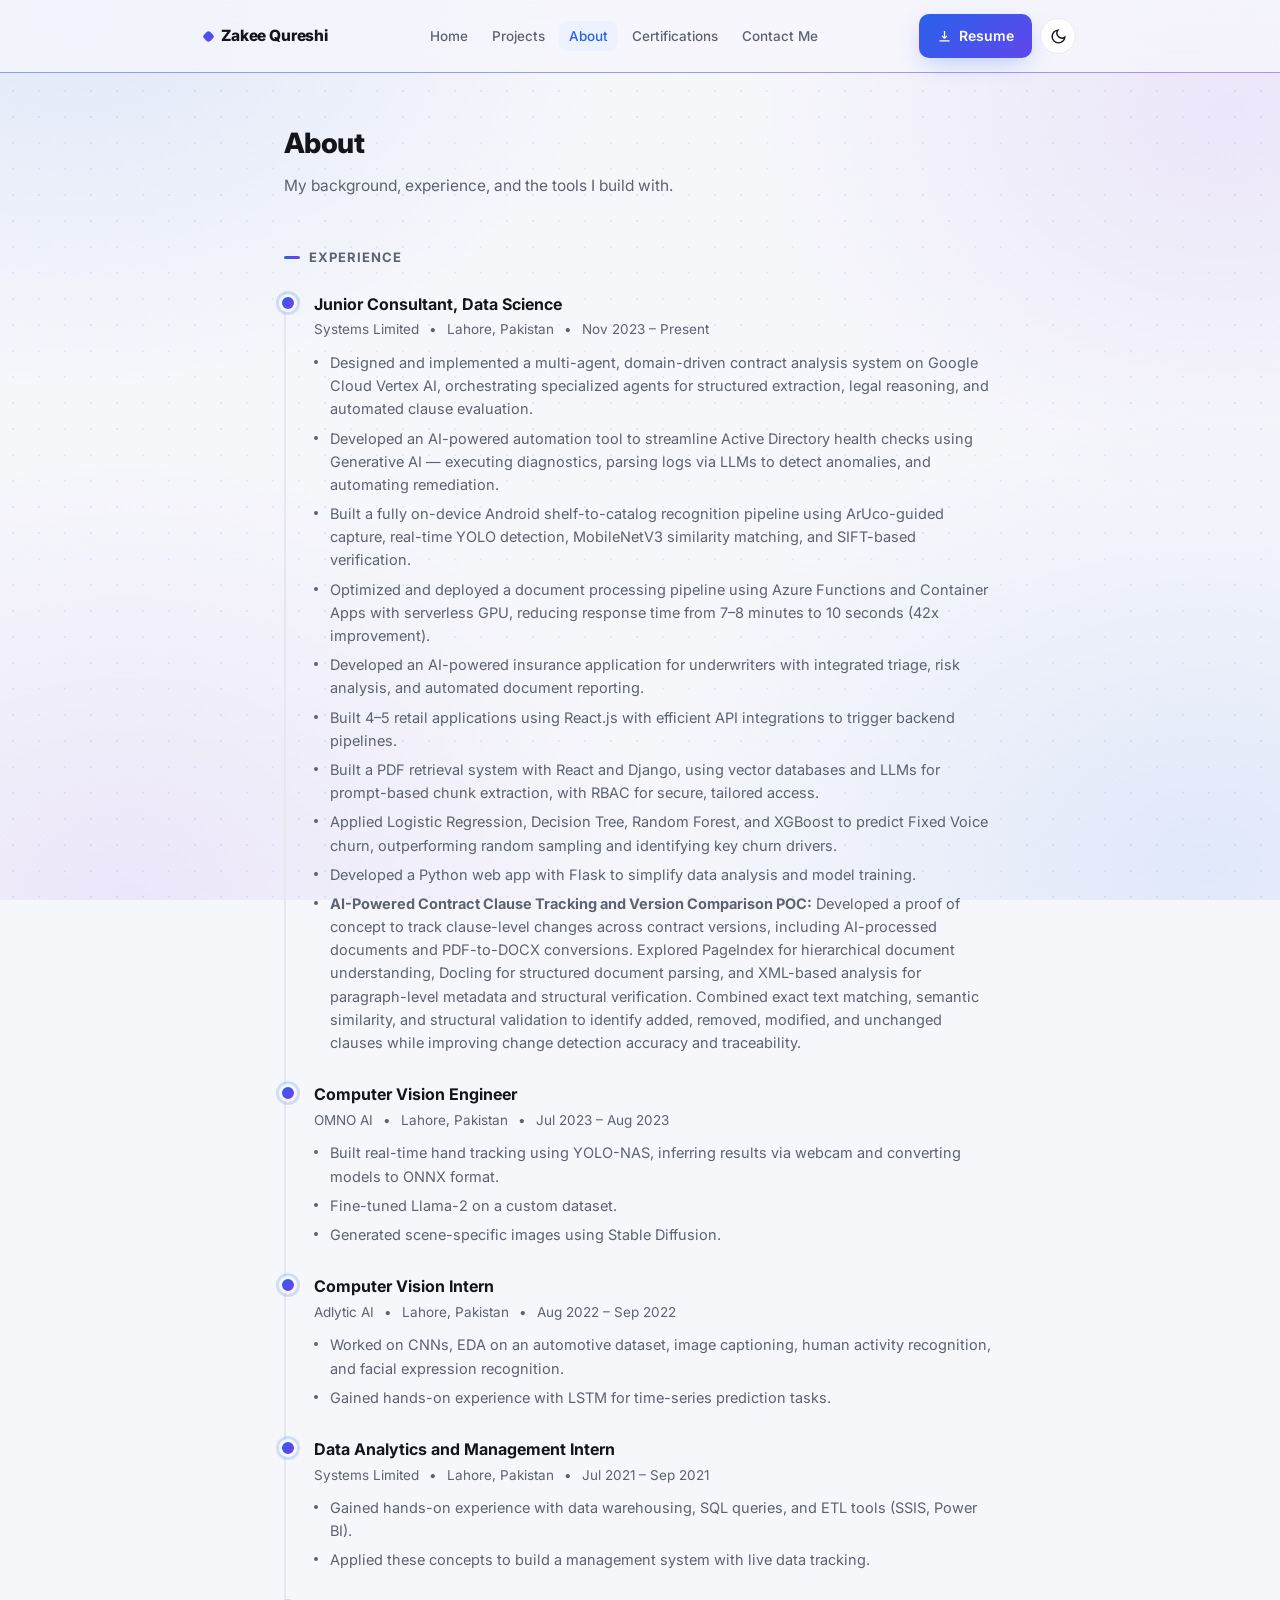
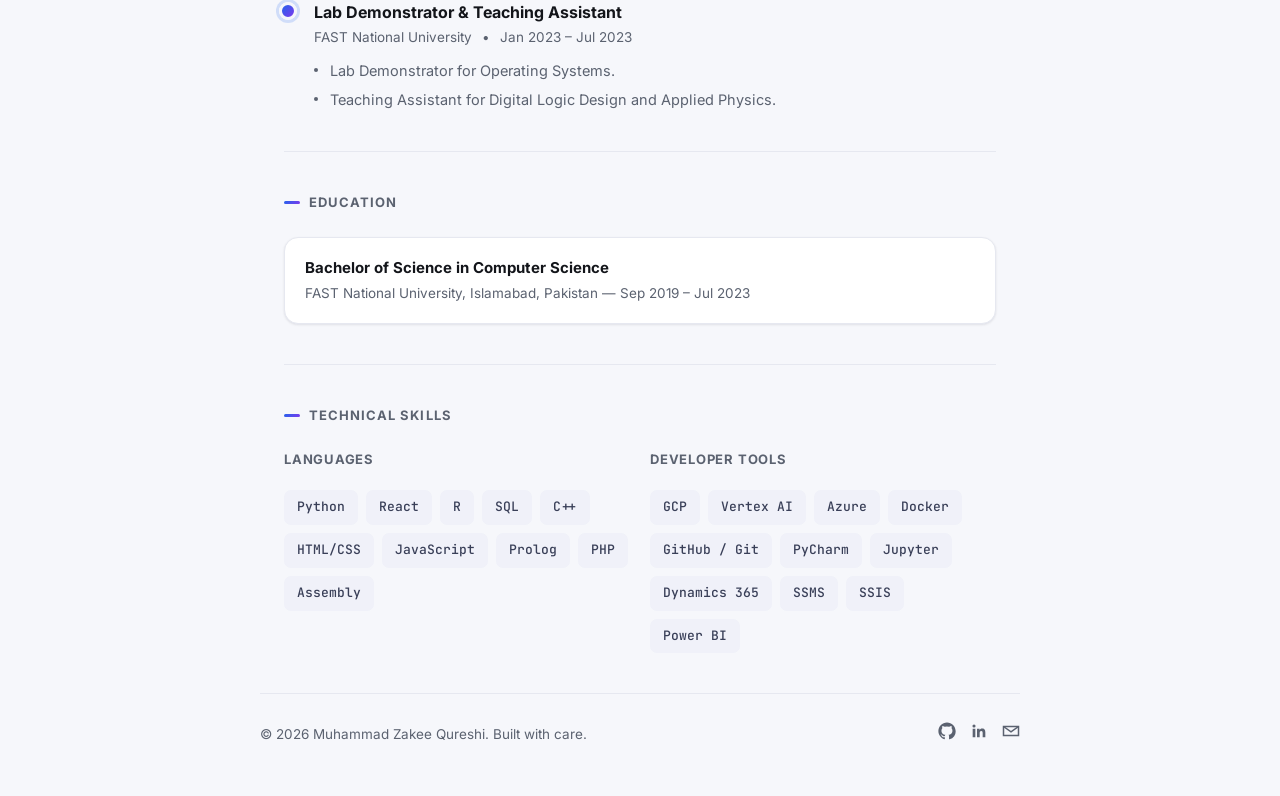
==== about.html @ 6c1849e6 "Initial commit: AI Engineer portfolio site Static site with Home, Projects, About, Certifications, a" ====
<!doctype html>
<html lang="en">
<head>
<meta charset="UTF-8" />
<meta name="viewport" content="width=device-width, initial-scale=1, viewport-fit=cover" />
<title>About — Muhammad Zakee Qureshi</title>
<meta name="description" content="Experience, education, and technical skills of Muhammad Zakee Qureshi, AI Engineer." />
<link rel="icon" href="data:,">
<link rel="preconnect" href="https://fonts.googleapis.com">
<link rel="preconnect" href="https://fonts.gstatic.com" crossorigin>
<link href="https://fonts.googleapis.com/css2?family=Inter:wght@400;500;600;700;800&family=JetBrains+Mono:wght@400;500&display=swap" rel="stylesheet">
<link rel="stylesheet" href="css/style.css" />
<script>
  try {
    var t = localStorage.getItem("theme");
    if (t) document.documentElement.setAttribute("data-theme", t);
  } catch (e) {}
</script>
</head>
<body>

<nav class="nav">
  <div class="nav__inner">
    <a href="index.html" class="nav__brand"><span class="dot"></span>Zakee Qureshi</a>
    <ul class="nav__links" data-nav-links>
      <li><a href="index.html" class="nav__link">Home</a></li>
      <li><a href="projects.html" class="nav__link">Projects</a></li>
      <li><a href="about.html" class="nav__link is-active">About</a></li>
      <li><a href="certifications.html" class="nav__link">Certifications</a></li>
      <li><a href="contact.html" class="nav__link">Contact Me</a></li>
      <li class="nav__cta-mobile">
        <a href="assets/resume.pdf" download class="btn btn-primary" style="width:100%;justify-content:center;">
          <svg viewBox="0 0 24 24" fill="none" stroke="currentColor" stroke-width="2"><path d="M12 3v12m0 0l-4-4m4 4l4-4M4 19h16"/></svg>
          Download Resume
        </a>
      </li>
    </ul>
    <div class="nav__actions">
      <a href="assets/resume.pdf" download class="btn btn-primary nav__resume-btn">
        <svg viewBox="0 0 24 24" fill="none" stroke="currentColor" stroke-width="2"><path d="M12 3v12m0 0l-4-4m4 4l4-4M4 19h16"/></svg>
        <span>Resume</span>
      </a>
      <button class="theme-toggle" data-theme-toggle aria-label="Toggle dark mode">
        <svg class="icon-moon" viewBox="0 0 24 24" fill="none" stroke="currentColor" stroke-width="2"><path d="M21 12.79A9 9 0 1111.21 3 7 7 0 0021 12.79z"/></svg>
        <svg class="icon-sun" viewBox="0 0 24 24" fill="none" stroke="currentColor" stroke-width="2"><circle cx="12" cy="12" r="4"/><path d="M12 2v2m0 16v2M4.93 4.93l1.41 1.41m11.32 11.32l1.41 1.41M2 12h2m16 0h2M4.93 19.07l1.41-1.41M17.66 6.34l1.41-1.41"/></svg>
      </button>
      <button class="nav__toggle" data-nav-toggle aria-label="Toggle menu" aria-expanded="false">
        <svg viewBox="0 0 24 24" fill="none" stroke="currentColor" stroke-width="2"><path d="M4 7h16M4 12h16M4 17h16"/></svg>
      </button>
    </div>
  </div>
</nav>

<main class="wrap">

  <div class="page-head">
    <h1>About</h1>
    <p>My background, experience, and the tools I build with.</p>
  </div>

  <section class="section" style="border-top:none;">
    <div class="section__head"><h2 class="section__title">Experience</h2></div>
    <div class="timeline">

      <div class="tl-item reveal">
        <div class="tl-role">Junior Consultant, Data Science</div>
        <div class="tl-meta">Systems Limited <span class="dot">•</span> Lahore, Pakistan <span class="dot">•</span> Nov 2023 – Present</div>
        <ul class="tl-bullets">
          <li>Designed and implemented a multi-agent, domain-driven contract analysis system on Google Cloud Vertex AI, orchestrating specialized agents for structured extraction, legal reasoning, and automated clause evaluation.</li>
          <li>Developed an AI-powered automation tool to streamline Active Directory health checks using Generative AI — executing diagnostics, parsing logs via LLMs to detect anomalies, and automating remediation.</li>
          <li>Built a fully on-device Android shelf-to-catalog recognition pipeline using ArUco-guided capture, real-time YOLO detection, MobileNetV3 similarity matching, and SIFT-based verification.</li>
          <li>Optimized and deployed a document processing pipeline using Azure Functions and Container Apps with serverless GPU, reducing response time from 7–8 minutes to 10 seconds (42x improvement).</li>
          <li>Developed an AI-powered insurance application for underwriters with integrated triage, risk analysis, and automated document reporting.</li>
          <li>Built 4–5 retail applications using React.js with efficient API integrations to trigger backend pipelines.</li>
          <li>Built a PDF retrieval system with React and Django, using vector databases and LLMs for prompt-based chunk extraction, with RBAC for secure, tailored access.</li>
          <li>Applied Logistic Regression, Decision Tree, Random Forest, and XGBoost to predict Fixed Voice churn, outperforming random sampling and identifying key churn drivers.</li>
          <li>Developed a Python web app with Flask to simplify data analysis and model training.</li>
          <li><strong>AI-Powered Contract Clause Tracking and Version Comparison POC:</strong> Developed a proof of concept to track clause-level changes across contract versions, including AI-processed documents and PDF-to-DOCX conversions. Explored PageIndex for hierarchical document understanding, Docling for structured document parsing, and XML-based analysis for paragraph-level metadata and structural verification. Combined exact text matching, semantic similarity, and structural validation to identify added, removed, modified, and unchanged clauses while improving change detection accuracy and traceability.</li>
        </ul>
      </div>

      <div class="tl-item reveal">
        <div class="tl-role">Computer Vision Engineer</div>
        <div class="tl-meta">OMNO AI <span class="dot">•</span> Lahore, Pakistan <span class="dot">•</span> Jul 2023 – Aug 2023</div>
        <ul class="tl-bullets">
          <li>Built real-time hand tracking using YOLO-NAS, inferring results via webcam and converting models to ONNX format.</li>
          <li>Fine-tuned Llama-2 on a custom dataset.</li>
          <li>Generated scene-specific images using Stable Diffusion.</li>
        </ul>
      </div>

      <div class="tl-item reveal">
        <div class="tl-role">Computer Vision Intern</div>
        <div class="tl-meta">Adlytic AI <span class="dot">•</span> Lahore, Pakistan <span class="dot">•</span> Aug 2022 – Sep 2022</div>
        <ul class="tl-bullets">
          <li>Worked on CNNs, EDA on an automotive dataset, image captioning, human activity recognition, and facial expression recognition.</li>
          <li>Gained hands-on experience with LSTM for time-series prediction tasks.</li>
        </ul>
      </div>

      <div class="tl-item reveal">
        <div class="tl-role">Data Analytics and Management Intern</div>
        <div class="tl-meta">Systems Limited <span class="dot">•</span> Lahore, Pakistan <span class="dot">•</span> Jul 2021 – Sep 2021</div>
        <ul class="tl-bullets">
          <li>Gained hands-on experience with data warehousing, SQL queries, and ETL tools (SSIS, Power BI).</li>
          <li>Applied these concepts to build a management system with live data tracking.</li>
        </ul>
      </div>

      <div class="tl-item reveal">
        <div class="tl-role">Lab Demonstrator &amp; Teaching Assistant</div>
        <div class="tl-meta">FAST National University <span class="dot">•</span> Jan 2023 – Jul 2023</div>
        <ul class="tl-bullets">
          <li>Lab Demonstrator for Operating Systems.</li>
          <li>Teaching Assistant for Digital Logic Design and Applied Physics.</li>
        </ul>
      </div>

    </div>
  </section>

  <section class="section">
    <div class="section__head"><h2 class="section__title">Education</h2></div>
    <div class="info-card reveal">
      <h4>Bachelor of Science in Computer Science</h4>
      <p>FAST National University, Islamabad, Pakistan — Sep 2019 – Jul 2023</p>
    </div>
  </section>

  <section class="section">
    <div class="section__head"><h2 class="section__title">Technical Skills</h2></div>
    <div class="skill-grid">
      <div class="skill-group">
        <h4>Languages</h4>
        <div class="chip-row">
          <span class="chip">Python</span><span class="chip">React</span><span class="chip">R</span>
          <span class="chip">SQL</span><span class="chip">C++</span><span class="chip">HTML/CSS</span>
          <span class="chip">JavaScript</span><span class="chip">Prolog</span><span class="chip">PHP</span>
          <span class="chip">Assembly</span>
        </div>
      </div>
      <div class="skill-group">
        <h4>Developer Tools</h4>
        <div class="chip-row">
          <span class="chip">GCP</span><span class="chip">Vertex AI</span><span class="chip">Azure</span>
          <span class="chip">Docker</span><span class="chip">GitHub / Git</span><span class="chip">PyCharm</span>
          <span class="chip">Jupyter</span><span class="chip">Dynamics 365</span><span class="chip">SSMS</span>
          <span class="chip">SSIS</span><span class="chip">Power BI</span>
        </div>
      </div>
    </div>
  </section>

</main>

<footer class="footer wrap">
  <p>&copy; <span data-year></span> Muhammad Zakee Qureshi. Built with care.</p>
  <div class="footer__socials">
    <a href="https://github.com/zakee001" target="_blank" rel="noopener" aria-label="GitHub">
      <svg viewBox="0 0 24 24" fill="currentColor"><path d="M12 .5C5.73.5.5 5.73.5 12c0 5.1 3.29 9.42 7.86 10.95.58.1.79-.25.79-.56 0-.27-.01-1.17-.02-2.12-3.2.7-3.88-1.36-3.88-1.36-.52-1.33-1.28-1.68-1.28-1.68-1.04-.71.08-.7.08-.7 1.15.08 1.76 1.18 1.76 1.18 1.03 1.75 2.69 1.25 3.34.96.1-.74.4-1.25.73-1.54-2.56-.29-5.26-1.28-5.26-5.7 0-1.26.45-2.29 1.18-3.1-.12-.29-.51-1.46.11-3.05 0 0 .96-.31 3.15 1.18a10.9 10.9 0 015.73 0c2.19-1.49 3.15-1.18 3.15-1.18.62 1.59.23 2.76.11 3.05.74.81 1.18 1.84 1.18 3.1 0 4.43-2.7 5.4-5.27 5.69.41.36.78 1.08.78 2.17 0 1.57-.01 2.83-.01 3.22 0 .31.2.67.8.56A10.52 10.52 0 0023.5 12c0-6.27-5.23-11.5-11.5-11.5z"/></svg>
    </a>
    <a href="https://www.linkedin.com/in/muhammad-zakee-a6928b1bb/" target="_blank" rel="noopener" aria-label="LinkedIn">
      <svg viewBox="0 0 24 24" fill="currentColor"><path d="M20.45 20.45h-3.56v-5.57c0-1.33-.02-3.04-1.85-3.04-1.86 0-2.14 1.45-2.14 2.94v5.67H9.34V9h3.41v1.56h.05c.48-.9 1.64-1.85 3.37-1.85 3.6 0 4.27 2.37 4.27 5.45v6.29zM5.34 7.43a2.07 2.07 0 11.01-4.14 2.07 2.07 0 01-.01 4.14zM7.12 20.45H3.56V9h3.56v11.45z"/></svg>
    </a>
    <a href="mailto:zakee8979@gmail.com" aria-label="Email">
      <svg viewBox="0 0 24 24" fill="none" stroke="currentColor" stroke-width="2"><path d="M2 6h20v12H2z"/><path d="M22 6l-10 7L2 6"/></svg>
    </a>
  </div>
</footer>

<script src="js/script.js"></script>
</body>
</html>
---- css/style.css ----
/* ===== Design tokens ===== */
:root {
  --bg: #f6f7fb;
  --bg-elevated: #ffffff;
  --text: #13151a;
  --text-muted: #5b6270;
  --border: #e6e8f0;
  --accent: #2563eb;
  --accent-2: #7c3aed;
  --accent-soft: #eef2ff;
  --accent-2-soft: #f3ebff;
  --accent-contrast: #ffffff;
  --tag-bg: #f0f1f9;
  --tag-text: #393f58;
  --dot: rgba(37, 99, 235, 0.09);
  --mesh-a: rgba(37, 99, 235, 0.10);
  --mesh-b: rgba(124, 58, 237, 0.09);
  --shadow: 0 1px 2px rgba(16, 24, 40, 0.04), 0 1px 3px rgba(16, 24, 40, 0.06);
  --shadow-lg: 0 10px 15px -3px rgba(30, 41, 90, 0.08), 0 4px 6px -4px rgba(30, 41, 90, 0.08);
  --shadow-xl: 0 20px 40px -12px rgba(30, 41, 90, 0.18);
  --glow: 0 8px 24px -6px rgba(37, 99, 235, 0.35);
  --radius: 14px;
  --max-width: 760px;
  --gradient: linear-gradient(135deg, var(--accent), var(--accent-2));
  --font-sans: "Inter", -apple-system, BlinkMacSystemFont, "Segoe UI", Roboto, Helvetica, Arial, sans-serif;
  --font-mono: "JetBrains Mono", ui-monospace, SFMono-Regular, Menlo, Consolas, monospace;
}

:root[data-theme="dark"] {
  --bg: #090a10;
  --bg-elevated: #14161f;
  --text: #e8eaed;
  --text-muted: #9aa1ae;
  --border: #262a38;
  --accent: #5b9dff;
  --accent-2: #a78bfa;
  --accent-soft: #182240;
  --accent-2-soft: #241c3d;
  --accent-contrast: #0b0d12;
  --tag-bg: #1b1e2c;
  --tag-text: #c3cbdb;
  --dot: rgba(91, 157, 255, 0.09);
  --mesh-a: rgba(91, 157, 255, 0.055);
  --mesh-b: rgba(167, 139, 250, 0.05);
  --shadow: 0 1px 2px rgba(0, 0, 0, 0.3);
  --shadow-lg: 0 10px 20px -6px rgba(0, 0, 0, 0.45);
  --shadow-xl: 0 24px 48px -12px rgba(0, 0, 0, 0.6);
  --glow: 0 8px 28px -6px rgba(91, 157, 255, 0.35);
}

@media (prefers-color-scheme: dark) {
  :root:not([data-theme="light"]) {
    --bg: #090a10;
    --bg-elevated: #14161f;
    --text: #e8eaed;
    --text-muted: #9aa1ae;
    --border: #262a38;
    --accent: #5b9dff;
    --accent-2: #a78bfa;
    --accent-soft: #182240;
    --accent-2-soft: #241c3d;
    --accent-contrast: #0b0d12;
    --tag-bg: #1b1e2c;
    --tag-text: #c3cbdb;
    --dot: rgba(91, 157, 255, 0.09);
    --mesh-a: rgba(91, 157, 255, 0.055);
    --mesh-b: rgba(167, 139, 250, 0.05);
    --shadow: 0 1px 2px rgba(0, 0, 0, 0.3);
    --shadow-lg: 0 10px 20px -6px rgba(0, 0, 0, 0.45);
    --shadow-xl: 0 24px 48px -12px rgba(0, 0, 0, 0.6);
    --glow: 0 8px 28px -6px rgba(91, 157, 255, 0.35);
  }
}

/* ===== Reset ===== */
* { box-sizing: border-box; }
html { -webkit-text-size-adjust: 100%; overflow-x: hidden; }
body {
  margin: 0;
  overflow-x: hidden;
  background-color: var(--bg);
  background-image:
    radial-gradient(var(--dot) 1.4px, transparent 1.4px),
    radial-gradient(ellipse 900px 650px at 6% 0%, var(--mesh-a), transparent 60%),
    radial-gradient(ellipse 800px 650px at 96% 12%, var(--mesh-b), transparent 60%),
    radial-gradient(ellipse 900px 750px at 10% 100%, var(--mesh-b), transparent 60%),
    radial-gradient(ellipse 950px 750px at 94% 96%, var(--mesh-a), transparent 60%);
  background-size: 26px 26px, cover, cover, cover, cover;
  background-repeat: repeat, no-repeat, no-repeat, no-repeat, no-repeat;
  background-attachment: fixed, fixed, fixed, fixed, fixed;
  color: var(--text);
  font-family: var(--font-sans);
  font-size: 16px;
  line-height: 1.6;
  -webkit-font-smoothing: antialiased;
  transition: background-color 0.2s ease, color 0.2s ease;
}
img { max-width: 100%; display: block; }
a { color: inherit; text-decoration: none; }
h1, h2, h3, h4, p, ul, figure { margin: 0; }
ul { padding: 0; list-style: none; }
button { font-family: inherit; cursor: pointer; }

/* ===== Layout shell ===== */
.wrap {
  max-width: var(--max-width);
  margin: 0 auto;
  padding: 0 24px;
}

/* ===== Nav ===== */
.nav {
  position: sticky;
  top: 0;
  z-index: 50;
  isolation: isolate;
  background: color-mix(in srgb, var(--bg) 78%, transparent);
  backdrop-filter: blur(14px) saturate(140%);
  -webkit-backdrop-filter: blur(14px) saturate(140%);
  border-bottom: 1px solid var(--border);
}
.nav::after {
  content: "";
  position: absolute;
  left: 0; right: 0; bottom: -1px;
  height: 1px;
  background: var(--gradient);
  opacity: 0.5;
}
.nav__inner {
  max-width: 920px;
  margin: 0 auto;
  padding: 14px 24px;
  display: flex;
  align-items: center;
  justify-content: space-between;
  gap: 14px;
}
.nav__brand {
  font-weight: 800;
  font-size: 15.5px;
  letter-spacing: -0.01em;
  white-space: nowrap;
  display: flex;
  align-items: center;
  gap: 8px;
}
.nav__brand .dot {
  width: 9px; height: 9px; border-radius: 3px;
  background: var(--gradient);
  flex-shrink: 0;
  transform: rotate(45deg);
}
.nav__links {
  display: flex;
  align-items: center;
  gap: 4px;
}
.nav__link {
  padding: 7px 10px;
  border-radius: 8px;
  font-size: 13.5px;
  font-weight: 500;
  color: var(--text-muted);
  white-space: nowrap;
  transition: color 0.15s ease, background-color 0.15s ease;
}
.nav__link:hover { color: var(--text); background: var(--tag-bg); }
.nav__link.is-active { color: var(--accent); background: var(--accent-soft); }

.nav__actions { display: flex; align-items: center; gap: 8px; }

.theme-toggle {
  width: 36px;
  height: 36px;
  border-radius: 50%;
  border: 1px solid var(--border);
  background: var(--bg-elevated);
  color: var(--text);
  display: flex;
  align-items: center;
  justify-content: center;
  flex-shrink: 0;
}
.theme-toggle svg { width: 17px; height: 17px; }
.theme-toggle .icon-sun { display: none; }
:root[data-theme="dark"] .theme-toggle .icon-moon { display: none; }
:root[data-theme="dark"] .theme-toggle .icon-sun { display: block; }

.btn {
  display: inline-flex;
  align-items: center;
  gap: 7px;
  padding: 10px 17px;
  border-radius: 10px;
  font-size: 14px;
  font-weight: 600;
  border: 1px solid transparent;
  white-space: nowrap;
  transition: transform 0.15s ease, box-shadow 0.15s ease, opacity 0.15s ease, background-color 0.15s ease;
}
.btn-primary {
  background: var(--gradient);
  background-size: 160% 160%;
  background-position: 0% 50%;
  color: var(--accent-contrast);
  box-shadow: var(--glow);
}
.btn-primary:hover { background-position: 100% 50%; transform: translateY(-1px); box-shadow: var(--shadow-xl); }
.btn-primary:active { transform: translateY(0); }
.btn-outline { background: var(--bg-elevated); border-color: var(--border); color: var(--text); box-shadow: var(--shadow); }
.btn-outline:hover { border-color: var(--accent); color: var(--accent); transform: translateY(-1px); box-shadow: var(--shadow-lg); }
.btn svg { width: 15px; height: 15px; }

.nav__toggle {
  display: none;
  width: 36px;
  height: 36px;
  border-radius: 8px;
  border: 1px solid var(--border);
  background: var(--bg-elevated);
  align-items: center;
  justify-content: center;
  color: var(--text);
  transition: border-color 0.15s ease, color 0.15s ease;
}
.nav__toggle:hover { border-color: var(--accent); color: var(--accent); }
.nav__toggle svg { width: 18px; height: 18px; }
.theme-toggle { transition: border-color 0.15s ease, color 0.15s ease, transform 0.15s ease; }
.theme-toggle:hover { border-color: var(--accent); color: var(--accent); transform: rotate(-12deg); }

/* ===== Hero ===== */
.hero {
  position: relative;
  padding: 72px 0 8px;
}
.bg-blobs {
  position: absolute;
  top: -60px;
  left: 50%;
  width: 100vw;
  height: 460px;
  transform: translateX(-50%);
  z-index: -1;
  overflow: hidden;
  pointer-events: none;
}
.blob {
  position: absolute;
  border-radius: 50%;
  filter: blur(70px);
  opacity: 0.38;
  will-change: transform;
}
:root[data-theme="dark"] .blob { opacity: 0.28; }
.blob--a {
  width: 420px; height: 420px;
  background: var(--accent);
  top: -120px; left: -4%;
  animation: float-a 20s ease-in-out infinite;
}
.blob--b {
  width: 420px; height: 420px;
  background: var(--accent-2);
  top: -80px; right: -4%;
  animation: float-b 24s ease-in-out infinite;
}
@keyframes float-a {
  0%, 100% { transform: translate(0, 0) scale(1); }
  50% { transform: translate(40px, 50px) scale(1.08); }
}
@keyframes float-b {
  0%, 100% { transform: translate(0, 0) scale(1); }
  50% { transform: translate(-50px, 30px) scale(1.05); }
}
@media (prefers-reduced-motion: reduce) {
  .blob { animation: none; }
}
.hero__grid {
  display: flex;
  align-items: center;
  gap: 36px;
}
.hero__photo-wrap {
  flex-shrink: 0;
  width: 148px;
  height: 148px;
  border-radius: 50%;
  padding: 4px;
  background: var(--gradient);
  box-shadow: var(--shadow-xl);
}
.hero__photo {
  width: 100%;
  height: 100%;
  border-radius: 50%;
  object-fit: cover;
  display: block;
  border: 3px solid var(--bg-elevated);
  background: var(--bg-elevated);
}
.eyebrow {
  display: inline-flex;
  align-items: center;
  gap: 6px;
  font-size: 13px;
  font-weight: 600;
  color: var(--accent);
  background: var(--accent-soft);
  border: 1px solid color-mix(in srgb, var(--accent) 25%, transparent);
  padding: 4px 12px 4px 10px;
  border-radius: 20px;
  margin-bottom: 14px;
}
.eyebrow::before {
  content: "";
  width: 7px; height: 7px; border-radius: 50%;
  background: var(--gradient);
  box-shadow: 0 0 0 3px color-mix(in srgb, var(--accent) 18%, transparent);
}
.hero h1 {
  font-size: 34px;
  font-weight: 800;
  letter-spacing: -0.02em;
  line-height: 1.2;
  margin-bottom: 6px;
  background: var(--gradient);
  -webkit-background-clip: text;
  background-clip: text;
  color: transparent;
}
.hero__role {
  font-size: 17px;
  color: var(--text-muted);
  font-weight: 500;
  margin-bottom: 4px;
}
.hero__loc {
  font-size: 14px;
  color: var(--text-muted);
  display: flex;
  align-items: center;
  gap: 6px;
}
.hero__loc svg { width: 14px; height: 14px; }

.hero__bio {
  margin-top: 28px;
  font-size: 16px;
  color: var(--text-muted);
  max-width: 64ch;
  line-height: 1.7;
}

.hero__actions {
  margin-top: 28px;
  display: flex;
  flex-wrap: wrap;
  gap: 10px;
}

/* ===== Section ===== */
.section { padding: 40px 0; }
.section + .section { border-top: 1px solid var(--border); }
.hero + .section { padding-top: 2px; }
.section__head {
  display: flex;
  align-items: baseline;
  justify-content: space-between;
  margin-bottom: 24px;
}
.section__title {
  font-size: 13px;
  font-weight: 700;
  text-transform: uppercase;
  letter-spacing: 0.08em;
  color: var(--text-muted);
  display: flex;
  align-items: center;
  gap: 9px;
}
.section__title::before {
  content: "";
  width: 16px; height: 3px; border-radius: 2px;
  background: var(--gradient);
  display: inline-block;
}
.section__link {
  font-size: 14px;
  font-weight: 600;
  color: var(--accent);
}

/* ===== Stack / focus tags on home ===== */
.chip-row {
  display: flex;
  flex-wrap: wrap;
  gap: 8px;
  margin-top: 20px;
}
.chip {
  font-size: 13px;
  font-weight: 500;
  padding: 6px 12px;
  border-radius: 7px;
  background: var(--tag-bg);
  color: var(--tag-text);
  font-family: var(--font-mono);
  border: 1px solid transparent;
  transition: border-color 0.15s ease, color 0.15s ease, transform 0.15s ease;
}
.chip:hover { border-color: var(--accent); color: var(--accent); transform: translateY(-1px); }

/* ===== Current focus card (home) ===== */
.focus-card {
  margin-top: 16px;
  padding: 18px 20px;
  border-radius: var(--radius);
  border: 1px solid var(--border);
  background: var(--bg-elevated);
  box-shadow: var(--shadow);
  font-size: 15px;
  color: var(--text-muted);
  display: flex;
  gap: 12px;
  align-items: flex-start;
}
.focus-card strong { color: var(--text); }
.focus-dot {
  width: 9px; height: 9px; border-radius: 50%;
  background: #22c55e; margin-top: 7px; flex-shrink: 0;
  box-shadow: 0 0 0 3px color-mix(in srgb, #22c55e 20%, transparent);
}

/* ===== Project cards ===== */
.project-list { display: flex; flex-direction: column; gap: 16px; }
.project-card {
  position: relative;
  padding: 24px;
  border-radius: var(--radius);
  border: 1px solid var(--border);
  background: var(--bg-elevated);
  box-shadow: var(--shadow);
  overflow: hidden;
  transition: transform 0.2s ease, box-shadow 0.2s ease, border-color 0.2s ease;
}
.project-card::before {
  content: "";
  position: absolute;
  top: 0; left: 0; right: 0;
  height: 3px;
  background: var(--gradient);
  transform: scaleX(0);
  transform-origin: left;
  transition: transform 0.3s ease;
}
.project-card:hover {
  box-shadow: var(--shadow-xl);
  transform: translateY(-4px);
  border-color: color-mix(in srgb, var(--accent) 30%, var(--border));
}
.project-card:hover::before { transform: scaleX(1); }
.project-card__num {
  font-family: var(--font-mono);
  font-size: 13px;
  font-weight: 700;
  margin-bottom: 8px;
  background: var(--gradient);
  -webkit-background-clip: text;
  background-clip: text;
  color: transparent;
  opacity: 0.85;
}
.project-card h3 {
  font-size: 17px;
  font-weight: 700;
  letter-spacing: -0.01em;
  margin-bottom: 8px;
}
.project-card p {
  font-size: 14.5px;
  color: var(--text-muted);
  line-height: 1.65;
  margin-bottom: 14px;
}
.project-card .chip-row { margin-top: 0; }

/* ===== Timeline (about) ===== */
.timeline { display: flex; flex-direction: column; gap: 0; }
.tl-item {
  position: relative;
  padding: 0 0 28px 28px;
  border-left: 2px solid var(--border);
}
.tl-item:last-child { border-color: transparent; padding-bottom: 0; }
.tl-item::before {
  content: "";
  position: absolute;
  left: -7px; top: 2px;
  width: 12px; height: 12px;
  border-radius: 50%;
  background: var(--gradient);
  border: 3px solid var(--bg);
  box-shadow: 0 0 0 3px color-mix(in srgb, var(--accent) 18%, transparent);
}
.tl-role { font-size: 16px; font-weight: 700; }
.tl-meta {
  font-size: 13.5px;
  color: var(--text-muted);
  margin-top: 2px;
  margin-bottom: 10px;
}
.tl-meta .dot { margin: 0 6px; }
.tl-bullets { display: flex; flex-direction: column; gap: 6px; }
.tl-bullets li {
  font-size: 14.5px;
  color: var(--text-muted);
  line-height: 1.6;
  padding-left: 16px;
  position: relative;
}
.tl-bullets li::before {
  content: "";
  position: absolute;
  left: 0; top: 9px;
  width: 4px; height: 4px;
  border-radius: 50%;
  background: var(--text-muted);
}

/* ===== Skill groups ===== */
.skill-grid {
  display: grid;
  grid-template-columns: 1fr 1fr;
  gap: 20px;
}
.skill-group h4 {
  font-size: 13px;
  font-weight: 700;
  color: var(--text-muted);
  text-transform: uppercase;
  letter-spacing: 0.06em;
  margin-bottom: 10px;
}

/* ===== Cert / edu cards ===== */
.info-card {
  padding: 18px 20px;
  border-radius: var(--radius);
  border: 1px solid var(--border);
  background: var(--bg-elevated);
  box-shadow: var(--shadow);
  transition: transform 0.15s ease, box-shadow 0.15s ease, border-color 0.15s ease;
}
.info-card:hover { box-shadow: var(--shadow-lg); transform: translateY(-2px); border-color: color-mix(in srgb, var(--accent) 25%, var(--border)); }
.info-card + .info-card { margin-top: 12px; }
.info-card h4 { font-size: 15px; font-weight: 700; margin-bottom: 3px; }
.info-card p { font-size: 13.5px; color: var(--text-muted); }

/* ===== Certifications grid ===== */
.cert-grid {
  display: flex;
  flex-direction: column;
  gap: 12px;
}
.cert-card {
  display: flex;
  align-items: center;
  gap: 16px;
  padding: 12px 16px;
  border-radius: var(--radius);
  border: 1px solid var(--border);
  background: var(--bg-elevated);
  box-shadow: var(--shadow);
  cursor: pointer;
  transition: transform 0.2s ease, box-shadow 0.2s ease, border-color 0.2s ease;
}
.cert-card:hover {
  transform: translateY(-2px);
  box-shadow: var(--shadow-lg);
  border-color: color-mix(in srgb, var(--accent) 30%, var(--border));
}
.cert-card__thumb {
  position: relative;
  width: 60px;
  height: 60px;
  border-radius: 10px;
  overflow: hidden;
  background: var(--tag-bg);
  flex-shrink: 0;
}
.cert-card__thumb img {
  width: 100%; height: 100%;
  object-fit: cover;
  object-position: top;
  transition: transform 0.3s ease;
}
.cert-card:hover .cert-card__thumb img { transform: scale(1.1); }
.cert-card__body { flex: 1; min-width: 0; }
.cert-card__body h4 {
  font-size: 15px; font-weight: 700; margin-bottom: 3px; line-height: 1.4;
  overflow: hidden; text-overflow: ellipsis; white-space: nowrap;
}
.cert-card__meta { font-size: 13px; color: var(--text-muted); display: flex; align-items: center; gap: 6px; flex-wrap: wrap; }
.cert-card__meta .dot { width: 3px; height: 3px; border-radius: 50%; background: var(--text-muted); }
.cert-card__zoom {
  flex-shrink: 0;
  width: 34px; height: 34px;
  border-radius: 50%;
  background: var(--accent-soft);
  display: flex; align-items: center; justify-content: center;
  color: var(--accent);
  transition: background-color 0.2s ease, transform 0.2s ease;
}
.cert-card:hover .cert-card__zoom { background: var(--gradient); color: var(--accent-contrast); transform: scale(1.08); }
.cert-card__zoom svg { width: 15px; height: 15px; }

/* ===== Lightbox modal ===== */
.lightbox {
  position: fixed;
  inset: 0;
  z-index: 100;
  display: none;
  align-items: center;
  justify-content: center;
  padding: 24px;
  background: rgba(8, 10, 16, 0.78);
  backdrop-filter: blur(6px);
}
.lightbox.is-open { display: flex; }
.lightbox__panel {
  position: relative;
  max-width: min(880px, 100%);
  max-height: 88vh;
  background: var(--bg-elevated);
  border-radius: 16px;
  overflow: hidden;
  box-shadow: var(--shadow-xl);
}
.lightbox__panel img { max-height: 76vh; width: auto; max-width: 100%; margin: 0 auto; display: block; }
.lightbox__caption { padding: 14px 20px; border-top: 1px solid var(--border); }
.lightbox__caption h4 { font-size: 14.5px; font-weight: 700; }
.lightbox__caption p { font-size: 12.5px; color: var(--text-muted); margin-top: 2px; }
.lightbox__close {
  position: absolute;
  top: 12px; right: 12px;
  width: 36px; height: 36px;
  border-radius: 50%;
  border: none;
  background: rgba(10, 12, 18, 0.55);
  color: #fff;
  display: flex; align-items: center; justify-content: center;
  backdrop-filter: blur(4px);
}
.lightbox__close svg { width: 17px; height: 17px; }
.lightbox__close:hover { background: rgba(10, 12, 18, 0.8); }

/* ===== Scroll reveal ===== */
.reveal {
  opacity: 0;
  transform: translateY(18px);
  transition: opacity 0.6s ease, transform 0.6s ease;
}
.reveal.is-visible { opacity: 1; transform: translateY(0); }
@media (prefers-reduced-motion: reduce) {
  .reveal { opacity: 1; transform: none; transition: none; }
}

/* ===== Contact ===== */
.contact-grid {
  display: grid;
  grid-template-columns: 1fr 1fr;
  gap: 14px;
  margin-top: 8px;
}
.contact-card {
  display: flex;
  align-items: center;
  gap: 14px;
  padding: 18px;
  border-radius: var(--radius);
  border: 1px solid var(--border);
  background: var(--bg-elevated);
  box-shadow: var(--shadow);
  transition: transform 0.15s ease, box-shadow 0.15s ease, border-color 0.15s ease;
}
.contact-card:hover {
  box-shadow: var(--shadow-xl);
  transform: translateY(-3px);
  border-color: color-mix(in srgb, var(--accent) 25%, var(--border));
}
.contact-card__icon {
  width: 42px; height: 42px;
  border-radius: 10px;
  background: var(--accent-soft);
  color: var(--accent);
  display: flex; align-items: center; justify-content: center;
  flex-shrink: 0;
}
.contact-card:nth-child(2n) .contact-card__icon {
  background: var(--accent-2-soft);
  color: var(--accent-2);
}
.contact-card__icon svg { width: 20px; height: 20px; }
.contact-card__label { font-size: 12.5px; color: var(--text-muted); margin-bottom: 2px; }
.contact-card__value { font-size: 14.5px; font-weight: 600; word-break: break-word; }

.contact-form {
  margin-top: 32px;
  display: flex;
  flex-direction: column;
  gap: 14px;
}
.form-row { display: grid; grid-template-columns: 1fr 1fr; gap: 14px; }
.field { display: flex; flex-direction: column; gap: 6px; }
.field label { font-size: 13px; font-weight: 600; color: var(--text-muted); }
.field input, .field textarea {
  font-family: inherit;
  font-size: 14.5px;
  padding: 11px 13px;
  border-radius: 9px;
  border: 1px solid var(--border);
  background: var(--bg-elevated);
  color: var(--text);
  outline: none;
  transition: border-color 0.15s ease;
}
.field input:focus, .field textarea:focus { border-color: var(--accent); }
.field textarea { resize: vertical; min-height: 110px; }
.form-note { font-size: 13px; color: var(--text-muted); margin-top: -4px; }

/* ===== Footer ===== */
.footer {
  border-top: 1px solid var(--border);
  padding: 28px 0 48px;
  display: flex;
  align-items: center;
  justify-content: space-between;
  flex-wrap: wrap;
  gap: 12px;
}
.footer p { font-size: 13.5px; color: var(--text-muted); }
.footer__socials { display: flex; gap: 14px; }
.footer__socials a { color: var(--text-muted); }
.footer__socials a:hover { color: var(--accent); }
.footer__socials svg { width: 18px; height: 18px; }

/* ===== Page header (non-home pages) ===== */
.page-head { padding: 48px 0 8px; }
.page-head h1 { font-size: 28px; font-weight: 800; letter-spacing: -0.02em; margin-bottom: 8px; }
.page-head p { color: var(--text-muted); font-size: 15.5px; }

/* ===== Mobile ===== */
@media (max-width: 760px) {
  .nav__links {
    display: none;
    position: absolute;
    top: 100%;
    left: 0;
    right: 0;
    flex-direction: column;
    background: var(--bg-elevated);
    border-bottom: 1px solid var(--border);
    padding: 10px 16px 16px;
    gap: 2px;
    box-shadow: var(--shadow-lg);
  }
  .nav__links.is-open { display: flex; }
  .nav__link { padding: 11px 10px; width: 100%; }
  .nav__toggle { display: flex; }
  .nav__cta-mobile { display: block !important; margin-top: 6px; }
  .nav__resume-btn { display: none; }

  .hero { padding: 40px 0 28px; }
  .hero__grid { flex-direction: column; align-items: flex-start; gap: 20px; }
  .hero__photo-wrap { width: 108px; height: 108px; padding: 3px; }
  .hero h1 { font-size: 26px; }
  .hero__bio { font-size: 15px; }
  .hero__actions .btn { flex: 1 1 auto; justify-content: center; }

  .contact-grid { grid-template-columns: 1fr; }
  .skill-grid { grid-template-columns: 1fr; }
  .form-row { grid-template-columns: 1fr; }

  .wrap, .nav__inner { padding-left: 18px; padding-right: 18px; }
}

.nav__cta-mobile { display: none; }

/* Utility */
.visually-hidden {
  position: absolute; width: 1px; height: 1px;
  overflow: hidden; clip: rect(0,0,0,0); white-space: nowrap;
}
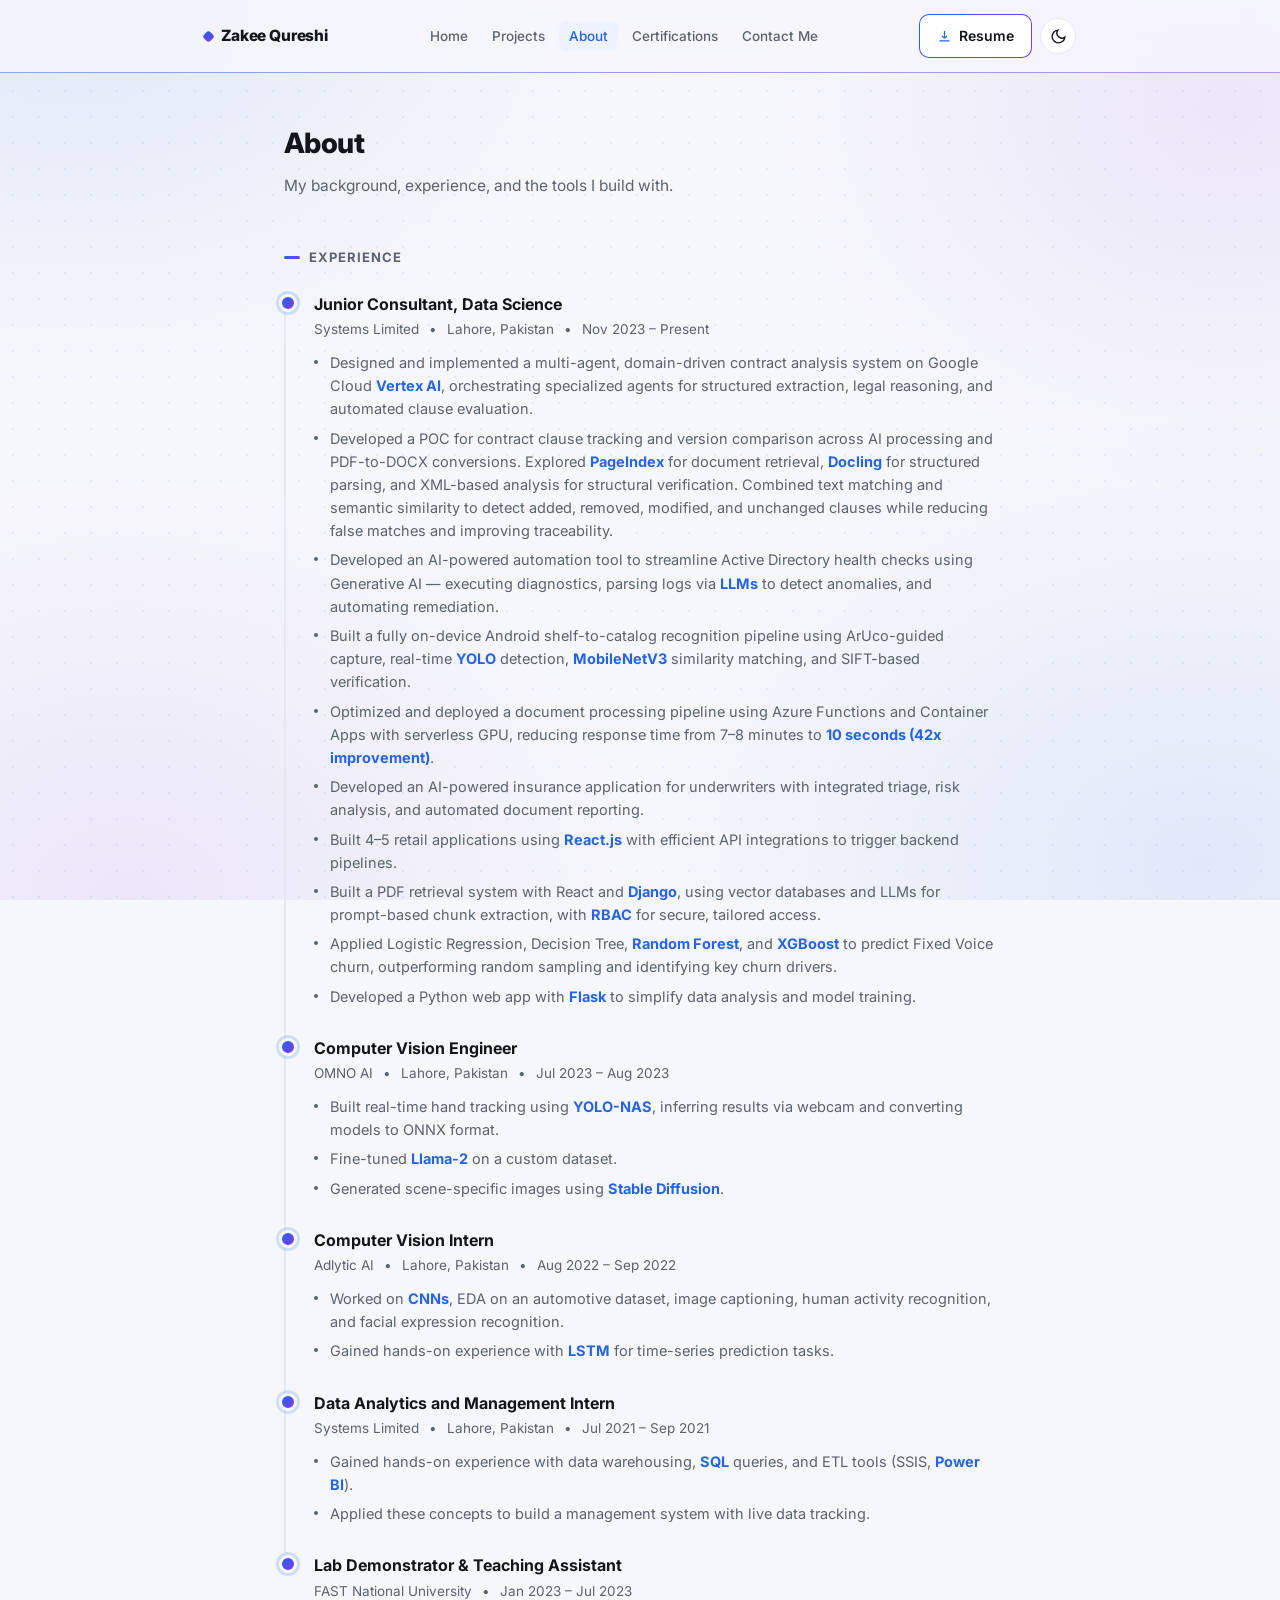
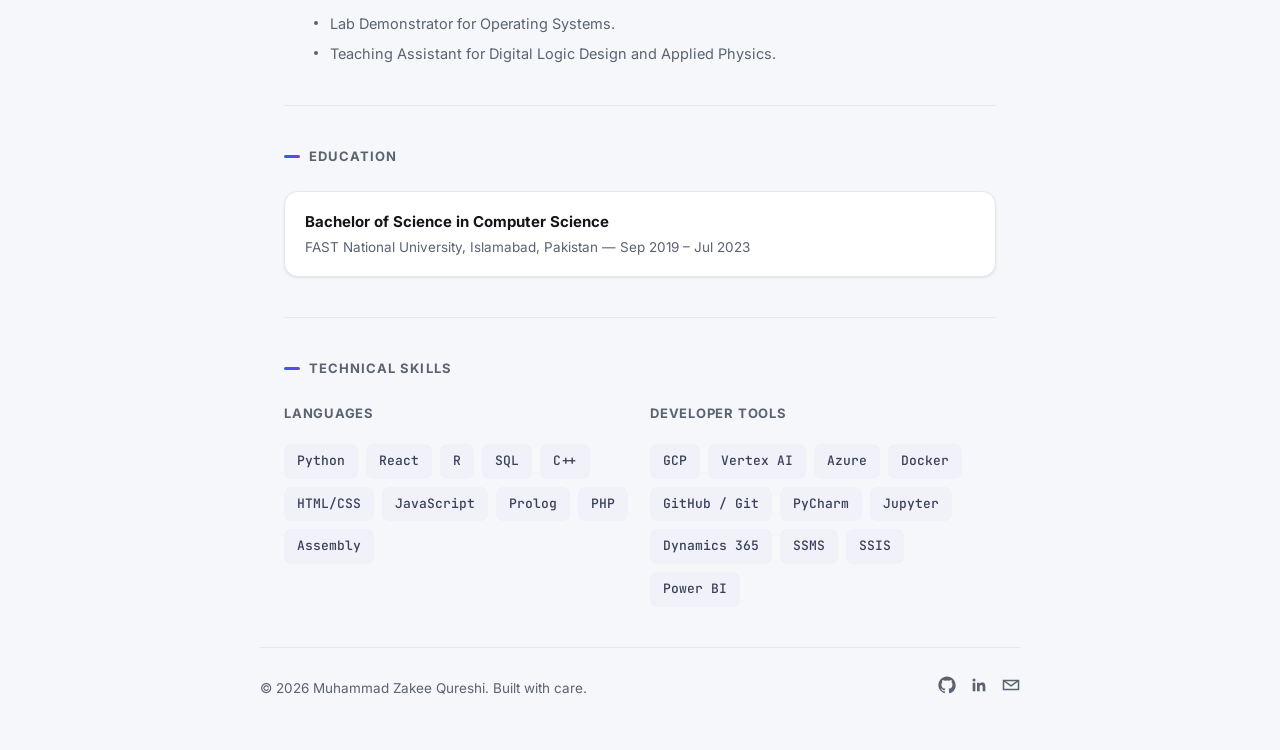
==== commit 3e961b30: "Update portfolio with latest changes and certificates" ====
--- a/about.html
+++ b/about.html
@@ -5,7 +5,10 @@
 <meta name="viewport" content="width=device-width, initial-scale=1, viewport-fit=cover" />
 <title>About — Muhammad Zakee Qureshi</title>
 <meta name="description" content="Experience, education, and technical skills of Muhammad Zakee Qureshi, AI Engineer." />
-<link rel="icon" href="data:,">
+<link rel="icon" type="image/png" sizes="32x32" href="assets/favicon-32.png">
+<link rel="icon" type="image/png" sizes="16x16" href="assets/favicon-16.png">
+<link rel="shortcut icon" href="assets/favicon.ico">
+<link rel="apple-touch-icon" sizes="180x180" href="assets/apple-touch-icon.png">
 <link rel="preconnect" href="https://fonts.googleapis.com">
 <link rel="preconnect" href="https://fonts.gstatic.com" crossorigin>
 <link href="https://fonts.googleapis.com/css2?family=Inter:wght@400;500;600;700;800&family=JetBrains+Mono:wght@400;500&display=swap" rel="stylesheet">
@@ -23,6 +26,12 @@
   <div class="nav__inner">
     <a href="index.html" class="nav__brand"><span class="dot"></span>Zakee Qureshi</a>
     <ul class="nav__links" data-nav-links>
+      <li class="nav__drawer-head">
+        <span class="nav__drawer-title"><span class="dot"></span>Menu</span>
+        <button class="nav__drawer-close" data-nav-close aria-label="Close menu">
+          <svg viewBox="0 0 24 24" fill="none" stroke="currentColor" stroke-width="2"><path d="M18 6L6 18M6 6l12 12"/></svg>
+        </button>
+      </li>
       <li><a href="index.html" class="nav__link">Home</a></li>
       <li><a href="projects.html" class="nav__link">Projects</a></li>
       <li><a href="about.html" class="nav__link is-active">About</a></li>
@@ -36,7 +45,7 @@
       </li>
     </ul>
     <div class="nav__actions">
-      <a href="assets/resume.pdf" download class="btn btn-primary nav__resume-btn">
+      <a href="assets/resume.pdf" download class="btn btn-resume nav__resume-btn">
         <svg viewBox="0 0 24 24" fill="none" stroke="currentColor" stroke-width="2"><path d="M12 3v12m0 0l-4-4m4 4l4-4M4 19h16"/></svg>
         <span>Resume</span>
       </a>
@@ -50,6 +59,7 @@
     </div>
   </div>
 </nav>
+<div class="nav__backdrop" data-nav-backdrop></div>
 
 <main class="wrap">
 
@@ -66,16 +76,16 @@
         <div class="tl-role">Junior Consultant, Data Science</div>
         <div class="tl-meta">Systems Limited <span class="dot">•</span> Lahore, Pakistan <span class="dot">•</span> Nov 2023 – Present</div>
         <ul class="tl-bullets">
-          <li>Designed and implemented a multi-agent, domain-driven contract analysis system on Google Cloud Vertex AI, orchestrating specialized agents for structured extraction, legal reasoning, and automated clause evaluation.</li>
-          <li>Developed an AI-powered automation tool to streamline Active Directory health checks using Generative AI — executing diagnostics, parsing logs via LLMs to detect anomalies, and automating remediation.</li>
-          <li>Built a fully on-device Android shelf-to-catalog recognition pipeline using ArUco-guided capture, real-time YOLO detection, MobileNetV3 similarity matching, and SIFT-based verification.</li>
-          <li>Optimized and deployed a document processing pipeline using Azure Functions and Container Apps with serverless GPU, reducing response time from 7–8 minutes to 10 seconds (42x improvement).</li>
+          <li>Designed and implemented a multi-agent, domain-driven contract analysis system on Google Cloud <strong>Vertex AI</strong>, orchestrating specialized agents for structured extraction, legal reasoning, and automated clause evaluation.</li>
+          <li>Developed a POC for contract clause tracking and version comparison across AI processing and PDF-to-DOCX conversions. Explored <strong>PageIndex</strong> for document retrieval, <strong>Docling</strong> for structured parsing, and XML-based analysis for structural verification. Combined text matching and semantic similarity to detect added, removed, modified, and unchanged clauses while reducing false matches and improving traceability.</li>
+          <li>Developed an AI-powered automation tool to streamline Active Directory health checks using Generative AI — executing diagnostics, parsing logs via <strong>LLMs</strong> to detect anomalies, and automating remediation.</li>
+          <li>Built a fully on-device Android shelf-to-catalog recognition pipeline using ArUco-guided capture, real-time <strong>YOLO</strong> detection, <strong>MobileNetV3</strong> similarity matching, and SIFT-based verification.</li>
+          <li>Optimized and deployed a document processing pipeline using Azure Functions and Container Apps with serverless GPU, reducing response time from 7–8 minutes to <strong>10 seconds (42x improvement)</strong>.</li>
           <li>Developed an AI-powered insurance application for underwriters with integrated triage, risk analysis, and automated document reporting.</li>
-          <li>Built 4–5 retail applications using React.js with efficient API integrations to trigger backend pipelines.</li>
-          <li>Built a PDF retrieval system with React and Django, using vector databases and LLMs for prompt-based chunk extraction, with RBAC for secure, tailored access.</li>
-          <li>Applied Logistic Regression, Decision Tree, Random Forest, and XGBoost to predict Fixed Voice churn, outperforming random sampling and identifying key churn drivers.</li>
-          <li>Developed a Python web app with Flask to simplify data analysis and model training.</li>
-          <li><strong>AI-Powered Contract Clause Tracking and Version Comparison POC:</strong> Developed a proof of concept to track clause-level changes across contract versions, including AI-processed documents and PDF-to-DOCX conversions. Explored PageIndex for hierarchical document understanding, Docling for structured document parsing, and XML-based analysis for paragraph-level metadata and structural verification. Combined exact text matching, semantic similarity, and structural validation to identify added, removed, modified, and unchanged clauses while improving change detection accuracy and traceability.</li>
+          <li>Built 4–5 retail applications using <strong>React.js</strong> with efficient API integrations to trigger backend pipelines.</li>
+          <li>Built a PDF retrieval system with React and <strong>Django</strong>, using vector databases and LLMs for prompt-based chunk extraction, with <strong>RBAC</strong> for secure, tailored access.</li>
+          <li>Applied Logistic Regression, Decision Tree, <strong>Random Forest</strong>, and <strong>XGBoost</strong> to predict Fixed Voice churn, outperforming random sampling and identifying key churn drivers.</li>
+          <li>Developed a Python web app with <strong>Flask</strong> to simplify data analysis and model training.</li>
         </ul>
       </div>
 
@@ -83,9 +93,9 @@
         <div class="tl-role">Computer Vision Engineer</div>
         <div class="tl-meta">OMNO AI <span class="dot">•</span> Lahore, Pakistan <span class="dot">•</span> Jul 2023 – Aug 2023</div>
         <ul class="tl-bullets">
-          <li>Built real-time hand tracking using YOLO-NAS, inferring results via webcam and converting models to ONNX format.</li>
-          <li>Fine-tuned Llama-2 on a custom dataset.</li>
-          <li>Generated scene-specific images using Stable Diffusion.</li>
+          <li>Built real-time hand tracking using <strong>YOLO-NAS</strong>, inferring results via webcam and converting models to ONNX format.</li>
+          <li>Fine-tuned <strong>Llama-2</strong> on a custom dataset.</li>
+          <li>Generated scene-specific images using <strong>Stable Diffusion</strong>.</li>
         </ul>
       </div>
 
@@ -93,8 +103,8 @@
         <div class="tl-role">Computer Vision Intern</div>
         <div class="tl-meta">Adlytic AI <span class="dot">•</span> Lahore, Pakistan <span class="dot">•</span> Aug 2022 – Sep 2022</div>
         <ul class="tl-bullets">
-          <li>Worked on CNNs, EDA on an automotive dataset, image captioning, human activity recognition, and facial expression recognition.</li>
-          <li>Gained hands-on experience with LSTM for time-series prediction tasks.</li>
+          <li>Worked on <strong>CNNs</strong>, EDA on an automotive dataset, image captioning, human activity recognition, and facial expression recognition.</li>
+          <li>Gained hands-on experience with <strong>LSTM</strong> for time-series prediction tasks.</li>
         </ul>
       </div>
 
@@ -102,7 +112,7 @@
         <div class="tl-role">Data Analytics and Management Intern</div>
         <div class="tl-meta">Systems Limited <span class="dot">•</span> Lahore, Pakistan <span class="dot">•</span> Jul 2021 – Sep 2021</div>
         <ul class="tl-bullets">
-          <li>Gained hands-on experience with data warehousing, SQL queries, and ETL tools (SSIS, Power BI).</li>
+          <li>Gained hands-on experience with data warehousing, <strong>SQL</strong> queries, and ETL tools (SSIS, <strong>Power BI</strong>).</li>
           <li>Applied these concepts to build a management system with live data tracking.</li>
         </ul>
       </div>
--- a/css/style.css
+++ b/css/style.css
@@ -94,6 +94,11 @@
   line-height: 1.6;
   -webkit-font-smoothing: antialiased;
   transition: background-color 0.2s ease, color 0.2s ease;
+  animation: page-fade-in 0.5s ease;
+}
+@keyframes page-fade-in {
+  from { opacity: 0; }
+  to { opacity: 1; }
 }
 img { max-width: 100%; display: block; }
 a { color: inherit; text-decoration: none; }
@@ -101,6 +106,42 @@
 ul { padding: 0; list-style: none; }
 button { font-family: inherit; cursor: pointer; }
 
+/* ===== Scroll progress bar ===== */
+.scroll-progress {
+  position: fixed;
+  top: 0; left: 0;
+  height: 3px;
+  width: 0%;
+  background: var(--gradient);
+  z-index: 260;
+  transition: width 0.1s ease-out;
+}
+
+/* ===== Back to top ===== */
+.back-to-top {
+  position: fixed;
+  right: 20px; bottom: 20px;
+  width: 44px; height: 44px;
+  border-radius: 50%;
+  border: none;
+  background: var(--gradient);
+  color: #fff;
+  display: flex; align-items: center; justify-content: center;
+  box-shadow: var(--shadow-xl);
+  opacity: 0;
+  pointer-events: none;
+  transform: translateY(10px) scale(0.9);
+  transition: opacity 0.25s ease, transform 0.25s ease;
+  z-index: 240;
+  cursor: pointer;
+}
+.back-to-top.is-visible { opacity: 1; pointer-events: auto; transform: translateY(0) scale(1); }
+.back-to-top:hover { transform: translateY(-2px) scale(1.04); }
+.back-to-top svg { width: 19px; height: 19px; }
+@media (max-width: 760px) {
+  .back-to-top { right: 16px; bottom: 16px; width: 40px; height: 40px; }
+}
+
 /* ===== Layout shell ===== */
 .wrap {
   max-width: var(--max-width);
@@ -112,12 +153,18 @@
 .nav {
   position: sticky;
   top: 0;
-  z-index: 50;
+  z-index: 250;
   isolation: isolate;
+  border-bottom: 1px solid var(--border);
+}
+.nav::before {
+  content: "";
+  position: absolute;
+  inset: 0;
+  z-index: -1;
   background: color-mix(in srgb, var(--bg) 78%, transparent);
   backdrop-filter: blur(14px) saturate(140%);
   -webkit-backdrop-filter: blur(14px) saturate(140%);
-  border-bottom: 1px solid var(--border);
 }
 .nav::after {
   content: "";
@@ -188,6 +235,7 @@
 :root[data-theme="dark"] .theme-toggle .icon-sun { display: block; }
 
 .btn {
+  position: relative;
   display: inline-flex;
   align-items: center;
   gap: 7px;
@@ -197,6 +245,7 @@
   font-weight: 600;
   border: 1px solid transparent;
   white-space: nowrap;
+  overflow: hidden;
   transition: transform 0.15s ease, box-shadow 0.15s ease, opacity 0.15s ease, background-color 0.15s ease;
 }
 .btn-primary {
@@ -208,9 +257,33 @@
 }
 .btn-primary:hover { background-position: 100% 50%; transform: translateY(-1px); box-shadow: var(--shadow-xl); }
 .btn-primary:active { transform: translateY(0); }
+.btn-primary::after {
+  content: "";
+  position: absolute;
+  top: 0; left: -60%;
+  width: 35%; height: 100%;
+  background: linear-gradient(120deg, transparent, rgba(255, 255, 255, 0.4), transparent);
+  transform: skewX(-20deg);
+  transition: left 0.65s ease;
+  pointer-events: none;
+}
+.btn-primary:hover::after { left: 130%; }
 .btn-outline { background: var(--bg-elevated); border-color: var(--border); color: var(--text); box-shadow: var(--shadow); }
 .btn-outline:hover { border-color: var(--accent); color: var(--accent); transform: translateY(-1px); box-shadow: var(--shadow-lg); }
 .btn svg { width: 15px; height: 15px; }
+
+.btn-resume {
+  background: linear-gradient(var(--bg-elevated), var(--bg-elevated)) padding-box,
+              var(--gradient) border-box;
+  border: 1.5px solid transparent;
+  color: var(--text);
+}
+.btn-resume svg { color: var(--accent); }
+.btn-resume:hover {
+  transform: translateY(-1px);
+  box-shadow: var(--glow);
+}
+.btn-resume:hover span { background: var(--gradient); -webkit-background-clip: text; background-clip: text; color: transparent; }
 
 .nav__toggle {
   display: none;
@@ -276,6 +349,22 @@
 @media (prefers-reduced-motion: reduce) {
   .blob { animation: none; }
 }
+
+@keyframes hero-fade-up {
+  from { opacity: 0; transform: translateY(16px); }
+  to { opacity: 1; transform: translateY(0); }
+}
+.hero > .hero__grid { animation: hero-fade-up 0.7s ease both; }
+.hero > .hero__bio { animation: hero-fade-up 0.7s ease both 0.12s; }
+.hero > .hero__actions { animation: hero-fade-up 0.7s ease both 0.22s; }
+.hero > .chip-row { animation: hero-fade-up 0.7s ease both 0.32s; }
+.hero > .stat-row { animation: hero-fade-up 0.7s ease both 0.4s; }
+@media (prefers-reduced-motion: reduce) {
+  .hero > .hero__grid, .hero > .hero__bio, .hero > .hero__actions, .hero > .chip-row, .hero > .stat-row {
+    animation: none;
+  }
+}
+
 .hero__grid {
   display: flex;
   align-items: center;
@@ -410,6 +499,73 @@
   transition: border-color 0.15s ease, color 0.15s ease, transform 0.15s ease;
 }
 .chip:hover { border-color: var(--accent); color: var(--accent); transform: translateY(-1px); }
+
+/* ===== Stats row (home) ===== */
+.stat-row {
+  margin-top: 28px;
+  display: flex;
+  flex-wrap: wrap;
+  gap: 0;
+  border-radius: var(--radius);
+  border: 1px solid var(--border);
+  background: var(--bg-elevated);
+  box-shadow: var(--shadow);
+  overflow: hidden;
+}
+.stat {
+  flex: 1 1 0;
+  min-width: 120px;
+  text-align: center;
+  padding: 18px 10px;
+  border-right: 1px solid var(--border);
+}
+.stat:last-child { border-right: none; }
+.stat__num-row {
+  display: flex;
+  align-items: baseline;
+  justify-content: center;
+  gap: 1px;
+  font-family: var(--font-mono);
+  font-weight: 800;
+  font-size: 26px;
+  background: var(--gradient);
+  -webkit-background-clip: text;
+  background-clip: text;
+  color: transparent;
+}
+.stat__label {
+  display: block;
+  margin-top: 4px;
+  font-size: 12px;
+  font-weight: 600;
+  color: var(--text-muted);
+  text-transform: uppercase;
+  letter-spacing: 0.04em;
+}
+@media (max-width: 760px) {
+  .stat { min-width: 44%; border-bottom: 1px solid var(--border); }
+  .stat:nth-child(2n) { border-right: none; }
+  .stat:nth-last-child(-n+2) { border-bottom: none; }
+  .stat__num-row { font-size: 22px; }
+}
+
+/* ===== Card cursor glow ===== */
+.project-card, .cert-card, .contact-card, .info-card {
+  position: relative;
+}
+.project-card::after, .cert-card::after, .contact-card::after, .info-card::after {
+  content: "";
+  position: absolute;
+  inset: 0;
+  z-index: -1;
+  opacity: 0;
+  border-radius: inherit;
+  background: radial-gradient(240px circle at var(--mx, 50%) var(--my, 50%), color-mix(in srgb, var(--accent) 16%, transparent), transparent 70%);
+  transition: opacity 0.3s ease;
+}
+.project-card:hover::after, .cert-card:hover::after, .contact-card:hover::after, .info-card:hover::after {
+  opacity: 1;
+}
 
 /* ===== Current focus card (home) ===== */
 .focus-card {
@@ -485,6 +641,14 @@
 }
 .project-card .chip-row { margin-top: 0; }
 
+/* Emphasized metrics/achievements */
+.project-card p strong,
+.tl-bullets li strong,
+.hero__bio strong {
+  color: var(--accent);
+  font-weight: 700;
+}
+
 /* ===== Timeline (about) ===== */
 .timeline { display: flex; flex-direction: column; gap: 0; }
 .tl-item {
@@ -619,7 +783,7 @@
 .lightbox {
   position: fixed;
   inset: 0;
-  z-index: 100;
+  z-index: 300;
   display: none;
   align-items: center;
   justify-content: center;
@@ -655,6 +819,89 @@
 .lightbox__close svg { width: 17px; height: 17px; }
 .lightbox__close:hover { background: rgba(10, 12, 18, 0.8); }
 
+/* ===== Vertical timeline (projects & certifications) ===== */
+.vtimeline {
+  display: flex;
+  flex-direction: column;
+  gap: 22px;
+}
+.vtimeline__item {
+  display: flex;
+  align-items: stretch;
+  gap: 16px;
+}
+.vtimeline__label {
+  width: 86px;
+  flex-shrink: 0;
+  text-align: right;
+  padding-top: 13px;
+  font-family: var(--font-mono);
+  font-size: 12.5px;
+  font-weight: 700;
+  line-height: 1.3;
+  color: var(--text-muted);
+}
+.vtimeline__label span {
+  display: block;
+  background: var(--gradient);
+  -webkit-background-clip: text;
+  background-clip: text;
+  color: transparent;
+}
+.vtimeline__rail {
+  position: relative;
+  width: 24px;
+  flex-shrink: 0;
+}
+.vtimeline__dot {
+  position: absolute;
+  top: 14px;
+  left: 50%;
+  transform: translateX(-50%);
+  width: 13px;
+  height: 13px;
+  border-radius: 50%;
+  background: var(--gradient);
+  box-shadow: 0 0 0 4px var(--bg), 0 0 10px -2px color-mix(in srgb, var(--accent) 60%, transparent);
+  z-index: 1;
+  animation: dot-pulse 2.6s ease-in-out infinite;
+}
+@keyframes dot-pulse {
+  0%, 100% { box-shadow: 0 0 0 4px var(--bg), 0 0 8px -2px color-mix(in srgb, var(--accent) 55%, transparent); }
+  50% { box-shadow: 0 0 0 4px var(--bg), 0 0 16px 1px color-mix(in srgb, var(--accent) 80%, transparent); }
+}
+@media (prefers-reduced-motion: reduce) {
+  .vtimeline__dot { animation: none; }
+}
+.vtimeline__rail::after {
+  content: "";
+  position: absolute;
+  top: 14px;
+  bottom: -22px;
+  left: 50%;
+  width: 2px;
+  background: var(--border);
+  transform: translateX(-50%);
+  z-index: 0;
+}
+.vtimeline__item:last-child .vtimeline__rail::after { display: none; }
+.vtimeline__content { flex: 1; min-width: 0; }
+
+@media (max-width: 760px) {
+  .vtimeline__item { flex-wrap: wrap; gap: 4px 10px; }
+  .vtimeline__label {
+    flex: 0 0 100%;
+    width: auto;
+    text-align: left;
+    padding-top: 0;
+    font-size: 11px;
+    display: flex;
+    gap: 5px;
+  }
+  .vtimeline__label span { display: inline; }
+  .vtimeline__rail { width: 20px; }
+}
+
 /* ===== Scroll reveal ===== */
 .reveal {
   opacity: 0;
@@ -752,23 +999,92 @@
 
 /* ===== Mobile ===== */
 @media (max-width: 760px) {
+  .nav__backdrop {
+    position: fixed;
+    inset: 0;
+    background: rgba(8, 10, 18, 0.55);
+    backdrop-filter: blur(2px);
+    z-index: 190;
+    opacity: 0;
+    pointer-events: none;
+    transition: opacity 0.25s ease;
+  }
+  .nav__backdrop.is-open { opacity: 1; pointer-events: auto; }
+
   .nav__links {
-    display: none;
-    position: absolute;
-    top: 100%;
-    left: 0;
+    position: fixed;
+    top: 0;
     right: 0;
+    bottom: 0;
+    width: min(82vw, 300px);
+    display: flex;
     flex-direction: column;
     background: var(--bg-elevated);
+    border-left: 1px solid var(--border);
+    box-shadow: var(--shadow-xl);
+    padding: 18px 18px 24px;
+    gap: 2px;
+    z-index: 200;
+    transform: translateX(100%);
+    transition: transform 0.3s cubic-bezier(.4,0,.2,1);
+    overflow-y: auto;
+  }
+  .nav__links.is-open { transform: translateX(0); }
+
+  .nav__drawer-head {
+    position: relative;
+    display: flex;
+    align-items: center;
+    padding: 2px 44px 14px 0;
+    margin-bottom: 10px;
     border-bottom: 1px solid var(--border);
-    padding: 10px 16px 16px;
-    gap: 2px;
-    box-shadow: var(--shadow-lg);
   }
-  .nav__links.is-open { display: flex; }
-  .nav__link { padding: 11px 10px; width: 100%; }
+  .nav__drawer-title {
+    font-weight: 800;
+    font-size: 15px;
+    display: flex;
+    align-items: center;
+    gap: 8px;
+  }
+  .nav__drawer-title .dot {
+    width: 9px; height: 9px; border-radius: 3px;
+    background: var(--gradient);
+    transform: rotate(45deg);
+    flex-shrink: 0;
+  }
+  .nav__drawer-close {
+    position: absolute;
+    top: -2px;
+    right: 0;
+    width: 32px; height: 32px;
+    border-radius: 50%;
+    border: 1px solid var(--border);
+    background: var(--bg-elevated);
+    color: var(--text-muted);
+    display: flex; align-items: center; justify-content: center;
+    flex-shrink: 0;
+    transition: border-color 0.15s ease, color 0.15s ease, background-color 0.15s ease;
+  }
+  .nav__drawer-close:hover {
+    border-color: var(--accent);
+    color: var(--accent);
+    background: var(--accent-soft);
+  }
+  .nav__drawer-close svg { width: 15px; height: 15px; }
+
+  .nav__link {
+    padding: 13px 12px;
+    width: 100%;
+    font-size: 15px;
+    border-radius: 10px;
+  }
   .nav__toggle { display: flex; }
-  .nav__cta-mobile { display: block !important; margin-top: 6px; }
+  .nav__cta-mobile {
+    display: block !important;
+    margin-top: auto;
+    padding-top: 16px;
+    border-top: 1px solid var(--border);
+  }
   .nav__resume-btn { display: none; }
 
   .hero { padding: 40px 0 28px; }
@@ -786,6 +1102,9 @@
 }
 
 .nav__cta-mobile { display: none; }
+@media (min-width: 761px) {
+  .nav__drawer-head { display: none; }
+}
 
 /* Utility */
 .visually-hidden {
